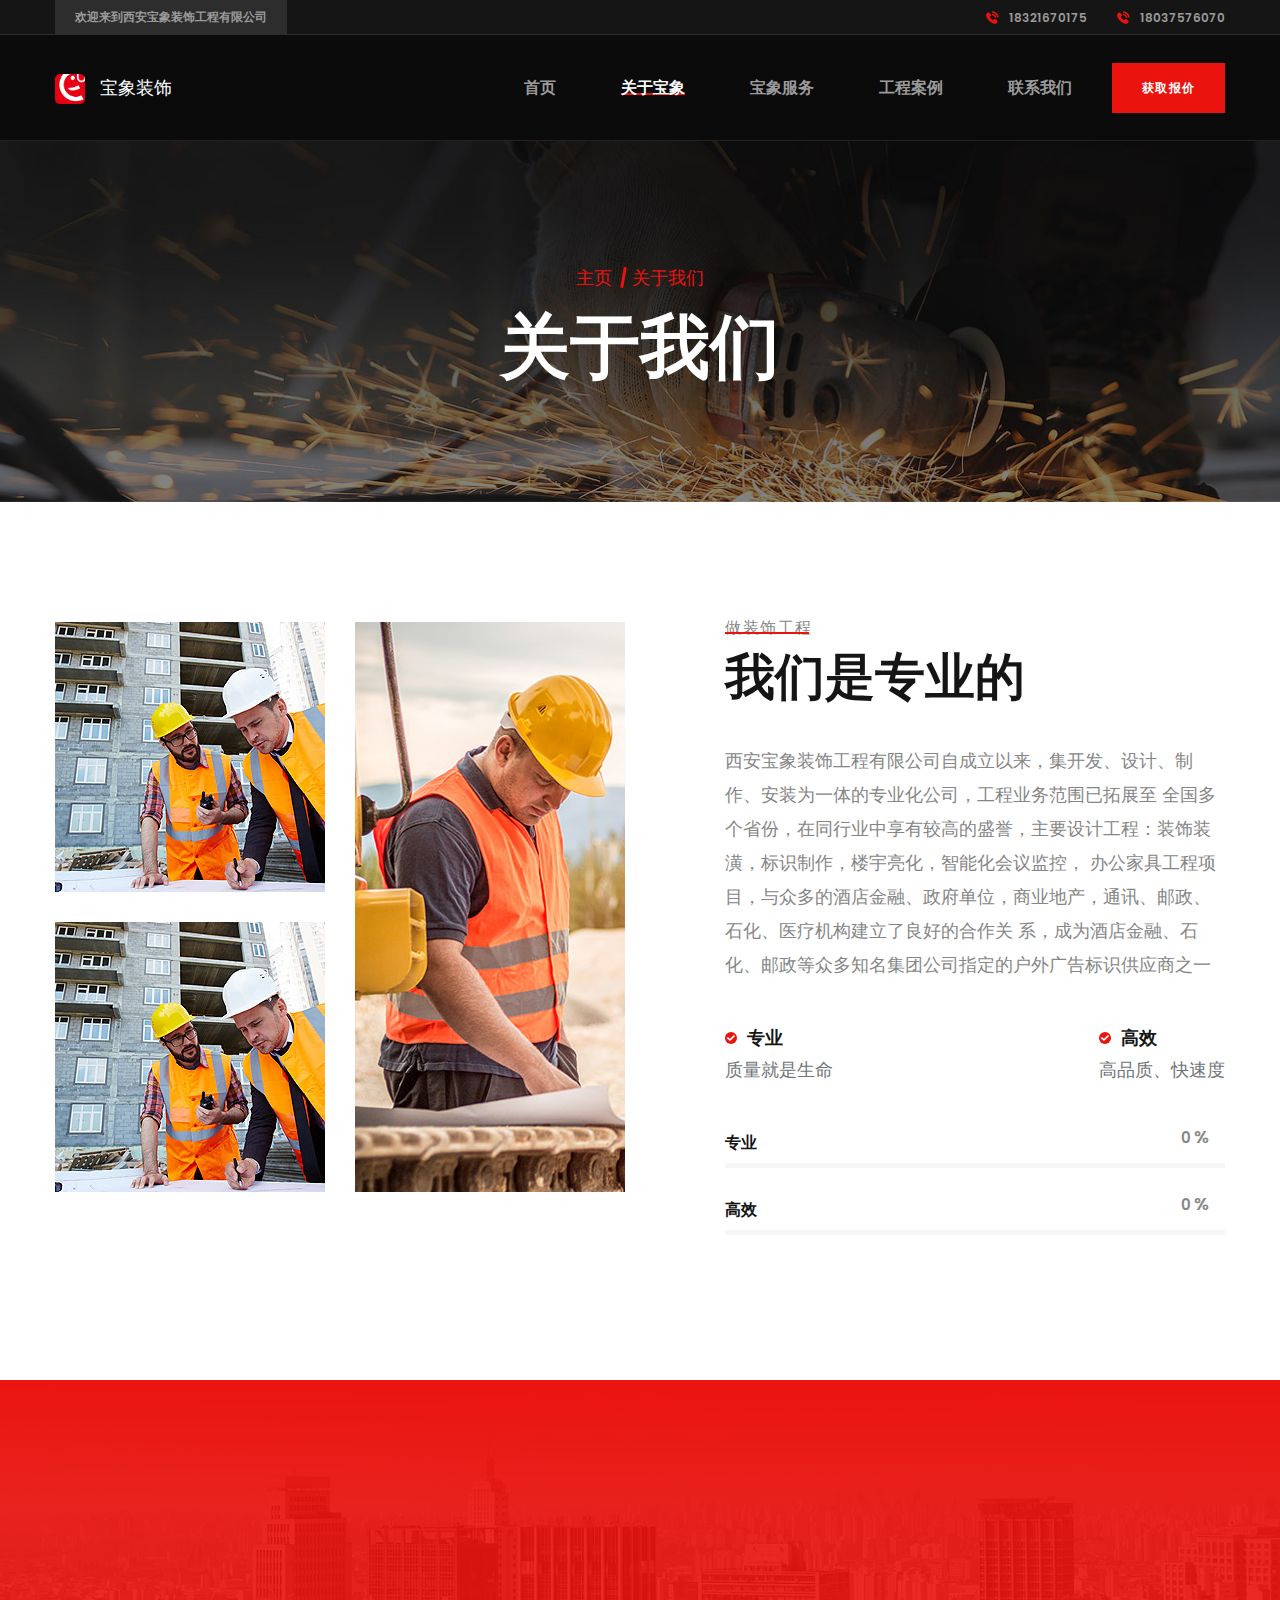
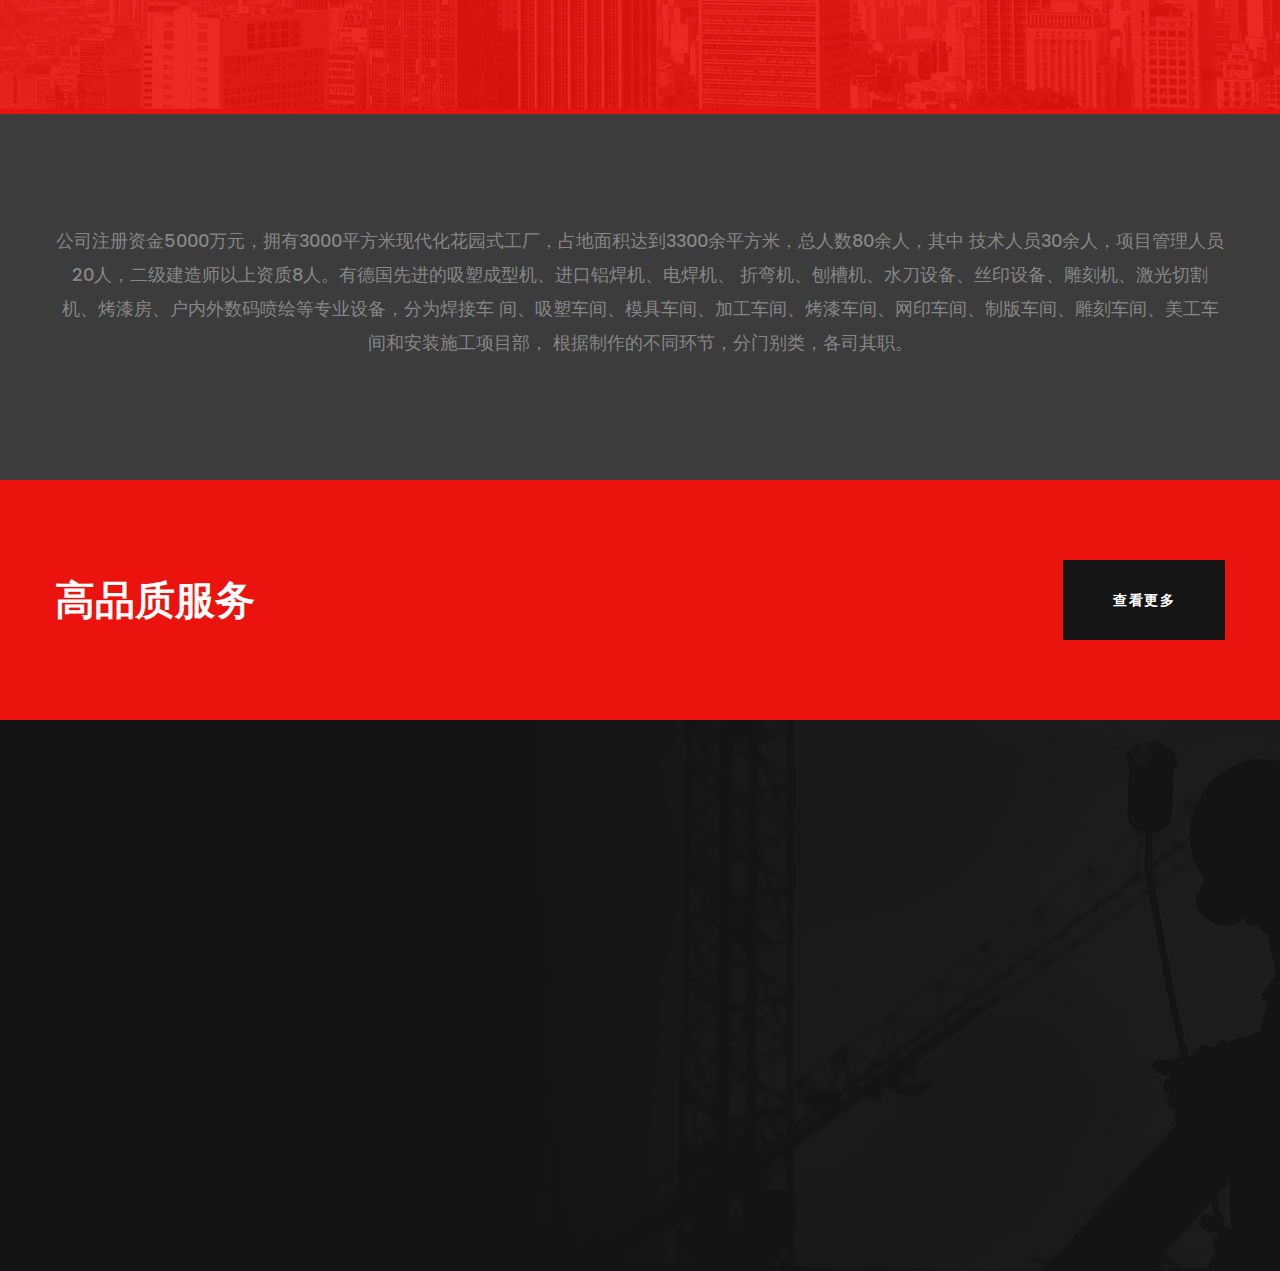
==== about.html @ a08af2e1 "init" ====
﻿<!DOCTYPE html>
<html lang="en">

<head>
    <meta charset="UTF-8">
    <meta name="viewport" content="width=device-width, initial-scale=1.0">
    <meta http-equiv="X-UA-Compatible" content="ie=edge">
    <title>西安宝象装饰工程有限公司</title>
    <link rel="apple-touch-icon" sizes="180x180" href="assets/images/favicons/apple-touch-icon.png">
    <link rel="icon" type="image/png" sizes="32x32" href="assets/images/favicons/favicon-32x32.png">
    <link rel="icon" type="image/png" sizes="16x16" href="assets/images/favicons/favicon-16x16.png">
    <link rel="manifest" href="assets/images/favicons/site.webmanifest">

    <!-- Fonts-->
    <link
        href="https://fonts.googleapis.com/css2?family=Poppins:ital,wght@0,300;0,400;0,500;0,600;0,700;0,800;0,900;1,300;1,400;1,500;1,600;1,700;1,800;1,900&display=swap"
        rel="stylesheet">

    <!-- Css-->
    <link rel="stylesheet" href="assets/css/animate.min.css">
    <link rel="stylesheet" href="assets/css/bootstrap.min.css">
    <link rel="stylesheet" href="assets/css/owl.carousel.min.css">
    <link rel="stylesheet" href="assets/css/owl.theme.default.min.css">
    <link rel="stylesheet" href="assets/css/magnific-popup.css">
    <link rel="stylesheet" href="assets/css/fontawesome-all.min.css">
    <link rel="stylesheet" href="assets/css/swiper.min.css">
    <link rel="stylesheet" href="assets/css/bootstrap-select.min.css">

    <link rel="stylesheet" href="assets/css/jquery.mCustomScrollbar.min.css">
    <link rel="stylesheet" href="assets/css/bootstrap-datepicker.min.css">
    <link rel="stylesheet" href="assets/css/vegas.min.css">
    <link rel="stylesheet" href="assets/css/nouislider.min.css">
    <link rel="stylesheet" href="assets/css/nouislider.pips.css">
    <link rel="stylesheet" href="assets/css/ziston-icon.css">
    <link rel="stylesheet" href="assets/css/flaticon.css">
    <!-- Template styles -->
    <link rel="stylesheet" href="assets/css/style.css">
    <link rel="stylesheet" href="assets/css/responsive.css">

</head>

<body>

    <div class="preloader">
        <img src="assets/images/loader.png" class="preloader__image" alt="">
    </div><!-- /.preloader -->

    <div class="page-wrapper">


        <div class="site-header__header-one-wrap clearfix">

            <div class="header_top_one">
                <div class="container">
                    <div class="header_top_one_inner clearfix">

                       <div class="header_top_one_inner_left float-left">
                            <div class="header_top_one_inner_left_text">
                                <p>欢迎来到西安宝象装饰工程有限公司</p>
                            </div>
                        </div>

                        <div class="header_top_one_inner_right float-right">
                            <div class="header_topmenu_1">
                                <ul class="list-unstyled">
                                    <!-- <li><a href="mailto:needhelp@company.com"><span
                                                class="flaticon-email"></span>needhelp@company.com</a></li> -->
                                    <li><a href="tel:18321670175"><span class="flaticon-telephone"></span>18321670175</a></li>
                                    <li><a href="tel:18321670175"><span class="flaticon-telephone"></span>18037576070</a></li>
                                    <!-- <li><a href="tel:18321670175"><span class="flaticon-telephone"></span>18321670175</a></li> -->
                                </ul>
                            </div>
                        </div>

                    </div>
                </div>
            </div>

            <header class="main-nav__header-one">
                <div class="container">
                    <nav class="header-navigation one stricky">
                        <div class="container-box clearfix">
                            <!-- Brand and toggle get grouped for better mobile display -->
                            <div class="main-nav__left main-nav__left_one float-left">
                                <div class="logo_one">
                                    <a href="index.html" class="main-nav__logo">
                                        <img src="assets/images/resources/logo-bx2.jpg" class="main-logo"
                                            alt="Awesome Image">
                                            <span style="color: #fff;margin-left:10px">宝象装饰</span>    
                                    </a>
                                </div>
                                <a href="#" class="side-menu__toggler">
                                    <i class="fa fa-bars"></i>
                                </a>
                            </div>

                            <div class="main-nav__main-navigation one float-right">
                                <ul class=" main-nav__navigation-box float-left">
                                    <li class="dropdown">
                                        <a href="index.html">首页</a>
                                    </li>
                                    <li class="dropdown current">
                                        <a href="about.html">关于宝象</a>
                                    </li>
                                    <li class="dropdown">
                                        <a href="services.html">宝象服务</a>
                                    </li>
                                    <li class="dropdown">
                                        <a href="projects.html">工程案例</a>
                                    </li>
                                    <li>
                                        <a href="contact.html">联系我们</a>
                                    </li>
                                </ul>
                                <div class="main-nav__right main-nav__right_one float-left">
                                    <div class="header_btn_1">
                                        <a href="contact.html">获取报价</a>
                                    </div>
                                </div>
                            </div><!-- /.navbar-collapse -->



                        </div>
                    </nav>
                </div>
            </header>
        </div>

        <!--Page Header Start-->
        <section class="page-header" style="background-image: url(assets/images/backgrounds/page-header-contact.jpg);">
            <div class="container">
                <ul class="thm-breadcrumb list-unstyled">
                    <li><a href="index.html">主页</a></li>
                    <li><span>关于我们</span></li>
                </ul>
                <h2>关于我们</h2>
            </div>
        </section>

        <!--Get To Know Start-->
        <section class="get_to_know">
            <div class="container">
                <div class="row">
                    <div class="col-xl-6">
                        <div class="get_to_know_left">
                            <div class="row">
                                <div class="col-xl-6 col-lg-6 col-md-6">
                                    <div class="get_to_know_single">
                                        <div class="get_to_know_image">
                                            <img src="assets/images/about/get-to-know-img-1.jpg" alt="">
                                        </div>
                                    </div>
                                    <div class="get_to_know_single">
                                        <div class="get_to_know_image">
                                            <img src="assets/images/about/get-to-know-img-1.jpg" alt="">
                                        </div>
                                    </div>
                                </div>
                                <div class="col-xl-6 col-lg-6 col-md-6">
                                    <div class="get_to_know_big_image">
                                        <img src="assets/images/about/get-to-know-img-3.jpg" alt="">
                                    </div>
                                </div>
                            </div>
                        </div>
                    </div>
                    <div class="col-xl-6">
                        <div class="get_to_know_right">
                            <div class="block-title text-left">
                                <h4>做装饰工程</h4>
                                <h2>我们是专业的</h2>
                            </div>
                            <div class="get_to_know_right_text">
                                <p>西安宝象装饰工程有限公司自成立以来，集开发、设计、制作、安装为一体的专业化公司，工程业务范围已拓展至
                                    全国多个省份，在同行业中享有较高的盛誉，主要设计工程：装饰装潢，标识制作，楼宇亮化，智能化会议监控，
                                    办公家具工程项目，与众多的酒店金融、政府单位，商业地产，通讯、邮政、石化、医疗机构建立了良好的合作关
                                    系，成为酒店金融、石化、邮政等众多知名集团公司指定的户外广告标识供应商之一</p>
                            </div>
                            <div class="get_to_know_right_bottom">
                                <div class="get_to_know_right_bottom_single">
                                    <div class="title">
                                        <h4><i class="fa fa-check"></i>专业</h4>
                                    </div>
                                    <div class="content">
                                        <p>质量就是生命</p>
                                    </div>
                                </div>
                                <div class="get_to_know_right_bottom_single">
                                    <div class="title">
                                        <h4><i class="fa fa-check"></i>高效</h4>
                                    </div>
                                    <div class="content">
                                        <p>高品质、快速度</p>
                                    </div>
                                </div>
                            </div>
                            <div class="progress-levels">
                                <!--Skill Box-->
                                <div class="progress-box">
                                    <div class="inner count-box">
                                        <div class="text">专业</div>
                                        <div class="bar">
                                            <div class="bar-innner">
                                                <div class="skill-percent">
                                                    <span class="count-text" data-speed="3000" data-stop="100">0</span>
                                                    <span class="percent">%</span>
                                                </div>
                                                <div class="bar-fill" data-percent="100"></div>
                                            </div>
                                        </div>
                                    </div>
                                </div>
                                <!--Skill Box-->
                                <div class="progress-box">
                                    <div class="inner count-box">
                                        <div class="text">高效</div>
                                        <div class="bar">
                                            <div class="bar-innner">
                                                <div class="skill-percent">
                                                    <span class="count-text" data-speed="3000" data-stop="100">0</span>
                                                    <span class="percent">%</span>
                                                </div>
                                                <div class="bar-fill" data-percent="100"></div>
                                            </div>
                                        </div>
                                    </div>
                                </div>
                            </div>
                        </div>
                    </div>
                </div>
            </div>
        </section>

        <!--Counter Three Start-->
        <section class="counter_two three" style="background-image: url(assets/images/resources/counter_two_bg.jpg)">
            <div class="container">
                <ul class="counter_two_box list-unstyled">
                    <li class="counter_two_single wow fadeInLeft" data-wow-delay="100ms" data-wow-duration="1500ms">
                        <h2 class="counter">660</h2>
                        <p>工程解决方案</p>
                    </li>
                    <li class="counter_two_single wow fadeInLeft" data-wow-delay="200ms" data-wow-duration="1500ms">
                        <h2 class="counter">30</h2>
                        <p>年行业经验</p>
                    </li>
                    <li class="counter_two_single wow fadeInLeft" data-wow-delay="300ms" data-wow-duration="1500ms">
                        <h2 class="counter">6260</h2>
                        <p>服务人数</p>
                    </li>
                    <li class="counter_two_single wow fadeInLeft" data-wow-delay="400ms" data-wow-duration="1500ms">
                        <h2 class="counter">800</h2>
                        <p>行业产品</p>
                    </li>
                </ul>
            </div>
        </section>

        <!--Thirty Years Experience Start-->
        <section class="thirty__years_experience"
            style="background-image: url(assets/images/resources/thirty__years_experience-bg.jpg)">
            <div class="container">
                <div class="row">
                    <div class="col-xl-12">
                        <div class="thirty__years_experience_inner">
                            <span>
                                公司注册资金5000万元，拥有3000平方米现代化花园式工厂，占地面积达到3300余平方米，总人数80余人，其中
                                技术人员30余人，项目管理人员20人，二级建造师以上资质8人。有德国先进的吸塑成型机、进口铝焊机、电焊机、
                                折弯机、刨槽机、水刀设备、丝印设备、雕刻机、激光切割机、烤漆房、户内外数码喷绘等专业设备，分为焊接车
                                间、吸塑车间、模具车间、加工车间、烤漆车间、网印车间、制版车间、雕刻车间、美工车间和安装施工项目部，
                                根据制作的不同环节，分门别类，各司其职。
                            </span>
                            <!-- <h2>30 years of experiences <br> for give you better <br> results</h2>
                            <a href="history.html" class="thm-btn thirty__years_experience_btn">Discover More</a> -->
                        </div>
                    </div>
                </div>
            </div>
        </section>

        <!-- CTA One Start -->
        <section class="cta_one">
            <div class="container">
                <div class="row">
                    <div class="col-xl-12">
                        <div class="cta_one_inner">
                            <div class="cta_one_left_text">
                                <h3>高品质服务</h3>
                            </div>
                            <div class="cta_one_right_btn">
                                <a href="services.html" class="thm-btn">查看更多</a>
                            </div>
                        </div>
                    </div>
                </div>
            </div>
        </section>

       <!--Site Footer Start-->
       <footer class="site-footer" style="background-image: url(assets/images/resources/footer-bg-img.jpg)">
        <div class="container">
            <div class="row">
                <div class="col-xl-3 col-lg-6 col-md-6">
                    <div class="footer-widget__column footer-widget__about wow fadeInUp animated"
                        data-wow-delay="100ms">
                        <div class="footer-widget__about_logo">
                            <a href="index.html"><img style="height: 30px;border-radius: 5px;" src="assets/images/resources/logo-bx.png" alt=""><span style="margin-left:10px;color:#fff">西安宝象装饰工程有限公司</span></a>
                        </div>
                        <div class="footer-widget_about_text__box">
                            <p>陕西省西安市浐灞生态区欧亚大道666号1幢1单元12层11219号</p>
                        </div>
                        <ul class="list-unstyled">
                            <li>
                                <div class="footer-widget_about_icon">
                                    <span class="flaticon-telephone"></span>
                                </div>
                                <div class="footer-widget_about_text">
                                    <a href="tel:18321670175">18321670175</a>
                                </div>
                            </li>
                            <li>
                                <div class="footer-widget_about_icon">
                                    <span class="flaticon-telephone"></span>
                                </div>
                                <div class="footer-widget_about_text">
                                    <a href="tel:18037576070">18037576070</a>
                                </div>
                            </li>
                        </ul>
                    </div>
                </div>
                <div class="col-xl-3 col-lg-6 col-md-6">
                    <div class="footer-widget__column footer-widget__explore wow fadeInUp animated"
                        data-wow-delay="200ms">
                        <div class="footer-widget__title">
                            <h3>网站探索</h3>
                        </div>
                        <ul class="footer-widget__explore_list list-unstyled">
                            <li><a href="about.html">关于宝象</a></li>
                           
                        </ul>
                        <ul class="footer-widget__explore_list_two list-unstyled">
                            <li><a href="projects.html">工程案例</a></li>
                            <li><a href="contact.html">联系我们</a></li>
                        </ul>
                    </div>
                </div>
                <div class="col-xl-3 col-lg-6 col-md-6">
                    <div class="footer-widget__column footer-widget__latest_news wow fadeInUp animated"
                        data-wow-delay="300ms">
                        <div class="footer-widget__title">
                            <h3>微信</h3>
                        </div>
                        <img style='width:100%' src="assets/images/resources/wx1.png" alt="">
                    </div>
                </div>
                <div class="col-xl-3 col-lg-6 col-md-6">
                    <div class="footer-widget__column footer-widget__latest_news wow fadeInUp animated"
                        data-wow-delay="300ms">
                        <div class="footer-widget__title">
                            <h3>QQ</h3>
                        </div>
                        <img style='width:100%' src="assets/images/resources/qq1.png" alt="">
                    </div>
                </div>
            </div>
        </div>
    </footer>



    </div><!-- /.page-wrapper -->

    <a href="#" data-target="html" class="scroll-to-target scroll-to-top"><i class="fa fa-angle-up"></i></a>

    <div class="mobile-nav__wrapper">
        <div class="mobile-nav__overlay side-menu__toggler mobile-nav__toggler"></div>
        <!-- /.mobile-nav__overlay -->
        <div class="mobile-nav__content">
            <span class="mobile-nav__close side-menu__toggler mobile-nav__toggler"><i class="fa fa-times"></i></span>

            <div class="logo-box">
                <a href="index.html" aria-label="logo image"><img src="assets/images/resources/logo-bx.png" 
                        alt="" /> <span style="color: #fff;margin-left: 10px;">宝象装饰</span>   </a>
            </div>
            <!-- /.logo-box -->
            <div class="mobile-nav__container clearfix"></div>
            <!-- /.mobile-nav__container -->

            <ul class="mobile-nav__contact list-unstyled">
                <li>
                    <i class="flaticon-telephone"></i>
                    <a href="tel:18321670175">18321670175</a>
                </li>
                <li>
                    <i class="flaticon-telephone"></i>
                    <a href="tel:18321670175">18037576070</a>
                </li>
            </ul><!-- /.mobile-nav__contact -->
        </div>
        <!-- /.mobile-nav__content -->
    </div>

    <div class="search-popup">
        <div class="search-popup__overlay custom-cursor__overlay">
            <div class="cursor"></div>
            <div class="cursor-follower"></div>
        </div><!-- /.search-popup__overlay -->
        <div class="search-popup__inner">
            <form action="#" class="search-popup__form">
                <input type="text" name="search" placeholder="Type here to Search....">
                <button type="submit"><i class="fa fa-search"></i></button>
            </form>
        </div>
    </div>



    <script src="assets/js/jquery.min.js"></script>
    <script src="assets/js/bootstrap.bundle.min.js"></script>
    <script src="assets/js/owl.carousel.min.js"></script>
    <script src="assets/js/waypoints.min.js"></script>
    <script src="assets/js/jquery.counterup.min.js"></script>
    <script src="assets/js/TweenMax.min.js"></script>
    <script src="assets/js/wow.js"></script>
    <script src="assets/js/jquery.magnific-popup.min.js"></script>
    <script src="assets/js/jquery.ajaxchimp.min.js"></script>
    <script src="assets/js/swiper.min.js"></script>
    <script src="assets/js/typed-2.0.11.js"></script>
    <script src="assets/js/vegas.min.js"></script>
    <script src="assets/js/jquery.validate.min.js"></script>
    <script src="assets/js/bootstrap-select.min.js"></script>
    <script src="assets/js/countdown.min.js"></script>
    <script src="assets/js/jquery.mCustomScrollbar.concat.min.js"></script>
    <script src="assets/js/bootstrap-datepicker.min.js"></script>
    <script src="assets/js/nouislider.min.js"></script>
    <script src="assets/js/isotope.js"></script>
    <script src="assets/js/appear.js"></script>
    <script src="http://www.google.cn/maps/api/js?key=AIzaSyATY4Rxc8jNvDpsK8ZetC7JyN4PFVYGCGM"></script>


    <!-- template scripts -->
    <script src="assets/js/theme.js"></script>


</body>

</html>
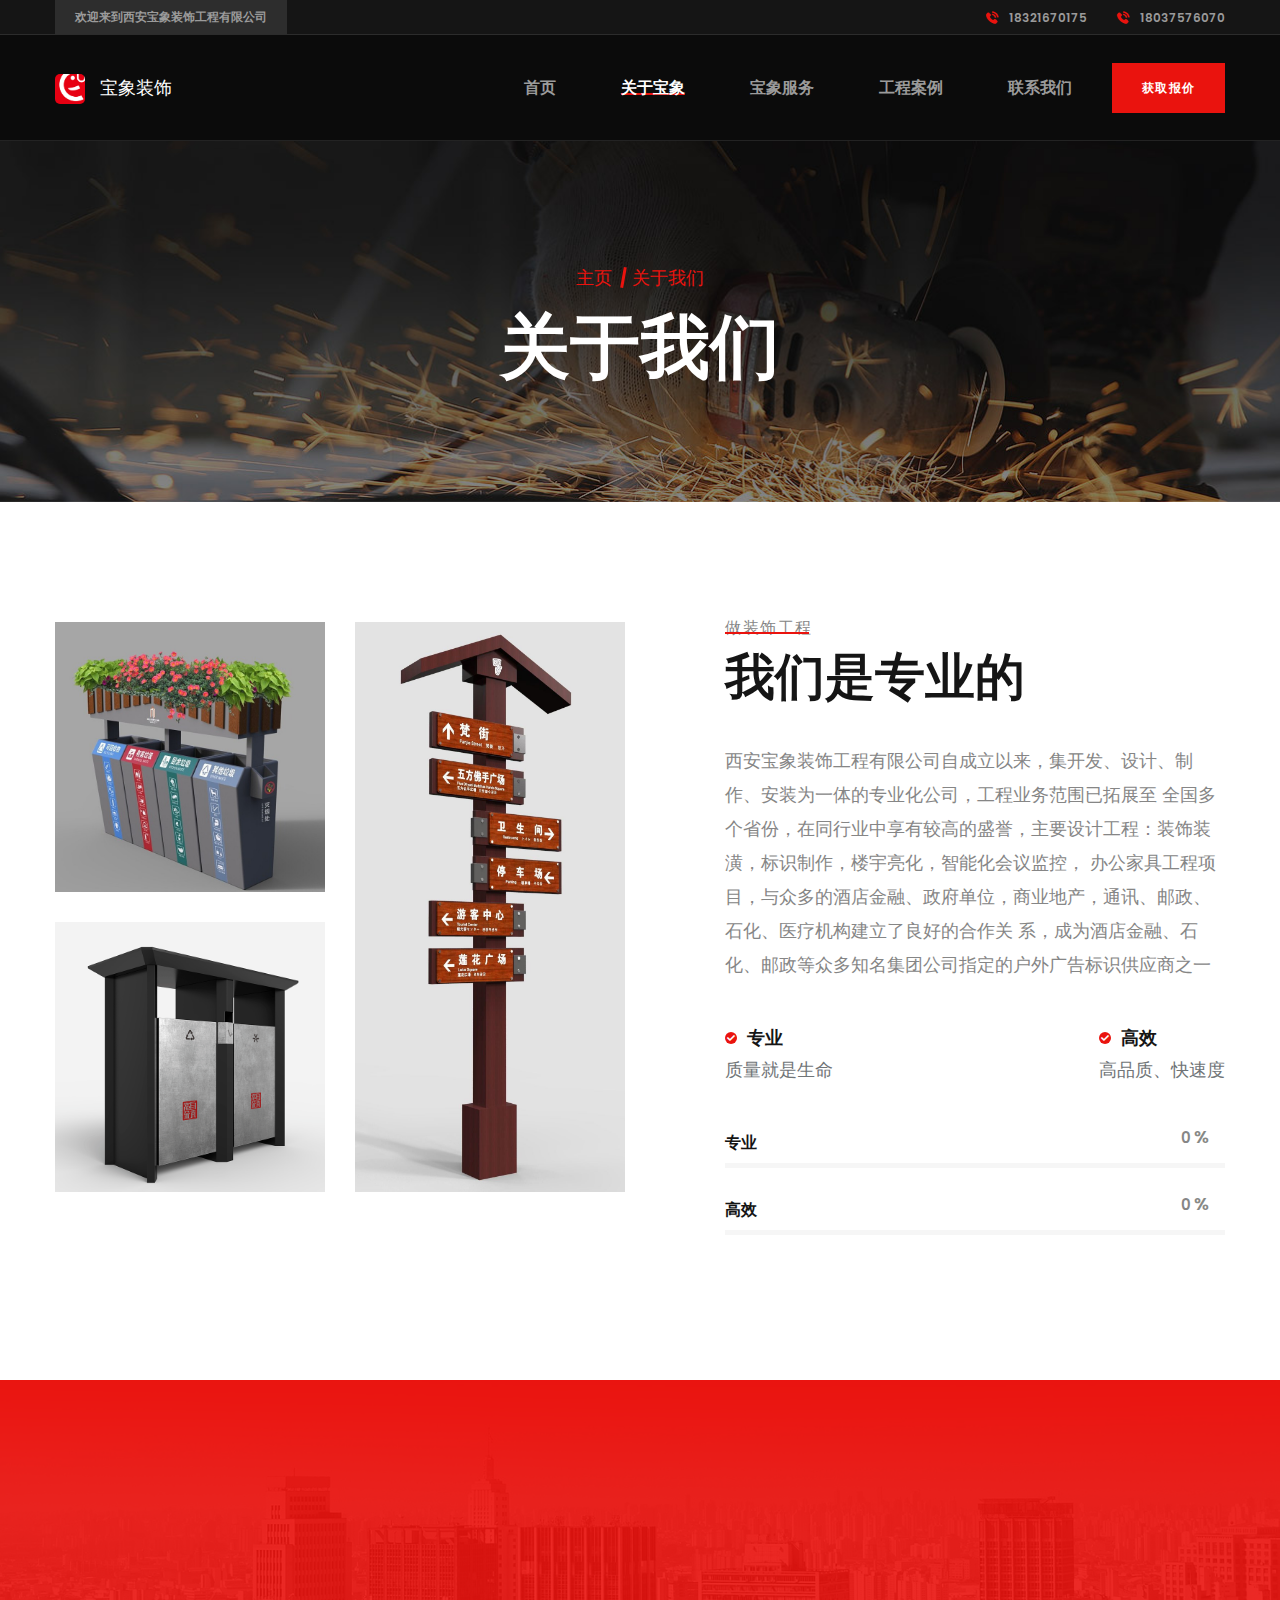
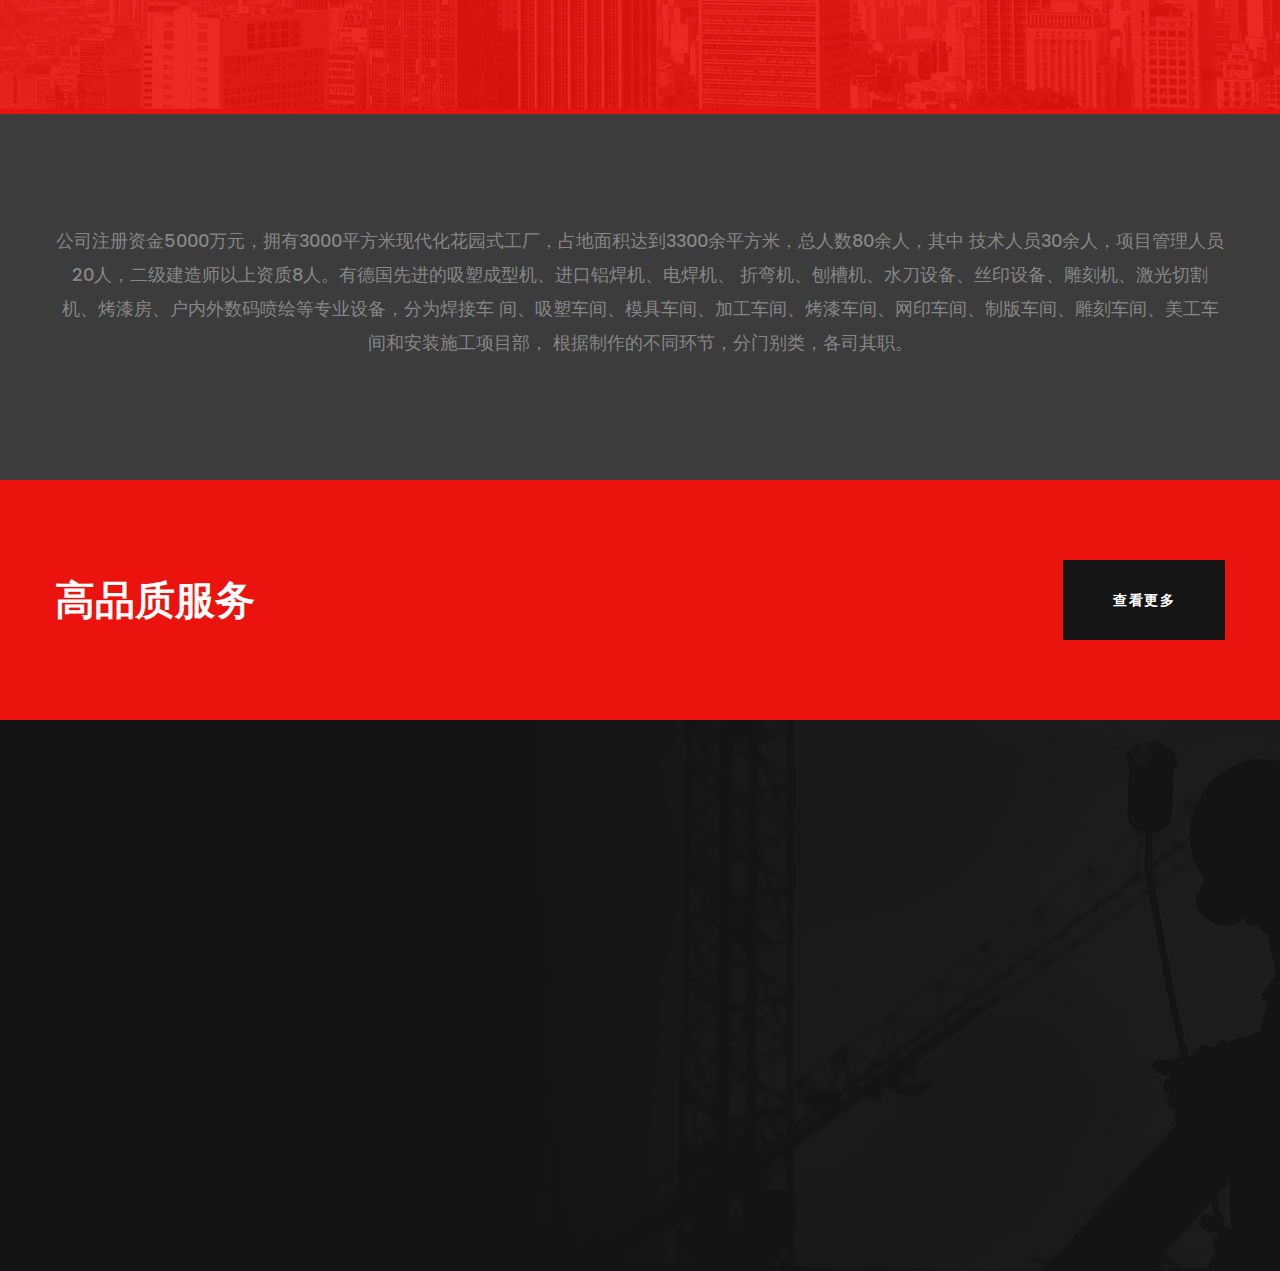
==== commit 1dec6c2d: "更新" ====
--- a/about.html
+++ b/about.html
@@ -6,10 +6,9 @@
     <meta name="viewport" content="width=device-width, initial-scale=1.0">
     <meta http-equiv="X-UA-Compatible" content="ie=edge">
     <title>西安宝象装饰工程有限公司</title>
-    <link rel="apple-touch-icon" sizes="180x180" href="assets/images/favicons/apple-touch-icon.png">
-    <link rel="icon" type="image/png" sizes="32x32" href="assets/images/favicons/favicon-32x32.png">
-    <link rel="icon" type="image/png" sizes="16x16" href="assets/images/favicons/favicon-16x16.png">
-    <link rel="manifest" href="assets/images/favicons/site.webmanifest">
+    <link rel="shortcut icon" href="assets/images/favicons/favicon.ico">
+    <link rel="shortcut icon" sizes="32x32" href="assets/images/favicons/favicon-32x32.ico">
+    <link rel="shortcut icon" sizes="16x16" href="assets/images/favicons/favicon-16x16.ico">
 
     <!-- Fonts-->
     <link
@@ -148,18 +147,18 @@
                                 <div class="col-xl-6 col-lg-6 col-md-6">
                                     <div class="get_to_know_single">
                                         <div class="get_to_know_image">
-                                            <img src="assets/images/about/get-to-know-img-1.jpg" alt="">
+                                            <img src="assets/images/about/3.jpg" alt="">
                                         </div>
                                     </div>
                                     <div class="get_to_know_single">
                                         <div class="get_to_know_image">
-                                            <img src="assets/images/about/get-to-know-img-1.jpg" alt="">
+                                            <img src="assets/images/about/2.png" alt="">
                                         </div>
                                     </div>
                                 </div>
                                 <div class="col-xl-6 col-lg-6 col-md-6">
                                     <div class="get_to_know_big_image">
-                                        <img src="assets/images/about/get-to-know-img-3.jpg" alt="">
+                                        <img style="height: 570px;" src="assets/images/about/1.jpg" alt="">
                                     </div>
                                 </div>
                             </div>
